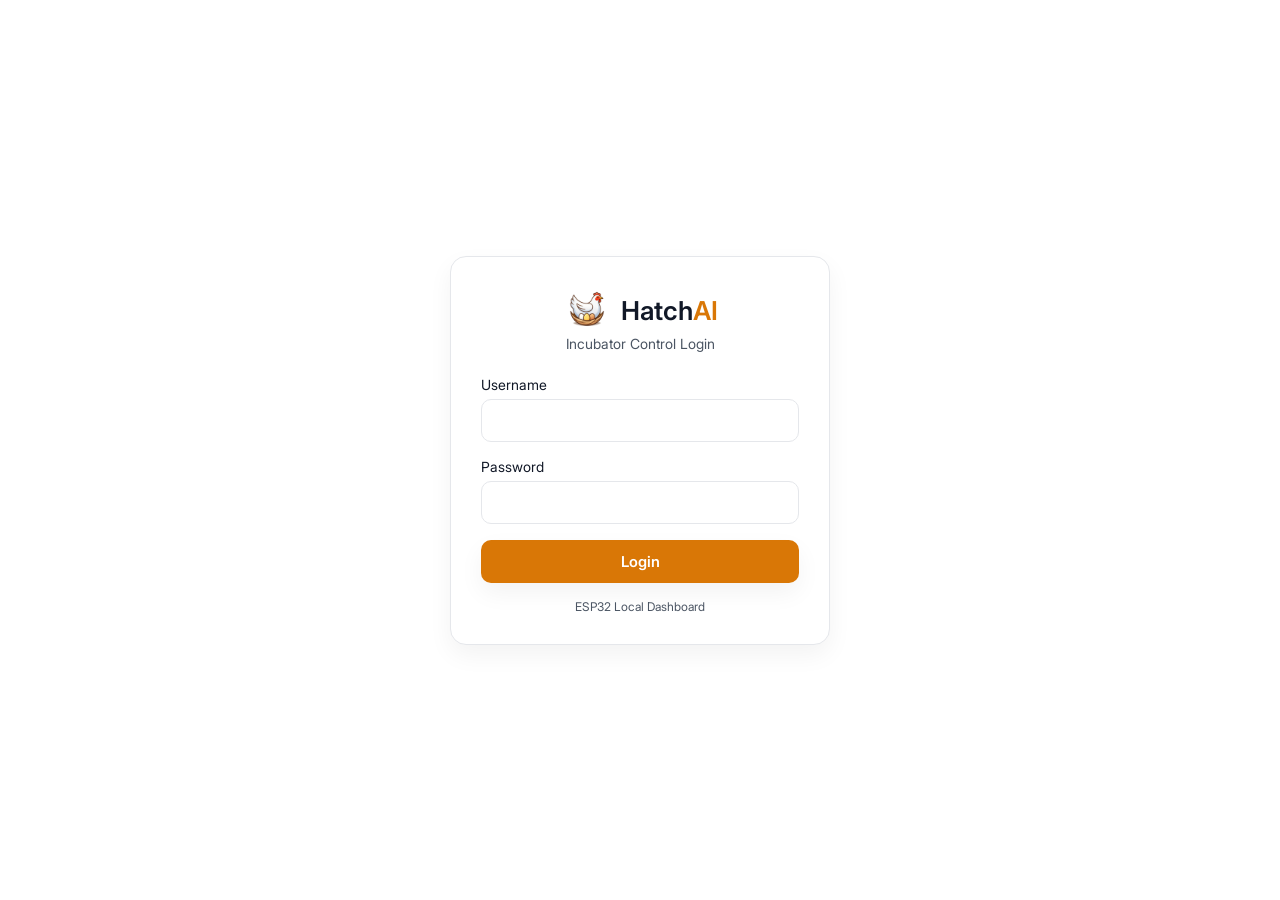
==== index.html @ 331b2deb "First Commit" ====
<!DOCTYPE html>
<html lang="en">
<head>
<meta charset="UTF-8">
<meta name="viewport" content="width=device-width, initial-scale=1.0">
<title>HatchAI Login</title>
<link rel="icon" href="fortitle.webp" type="image/webp">
<link rel="stylesheet" href="style.css">
</head>

<body>
<div class="container">
    <div id="header">
        <img src="hatchai-logo.webp" alt="" id="header-image">
        <h1>Hatch<span id="spanAI">AI</span></h1>

    </div>
    
    <p>Incubator Control Login</p>

    <form action="/login" method="POST">
        <div class="input-group">
            <label>Username</label>
            <input type="text" name="username" required>
        </div>

        <div class="input-group">
            <label>Password</label>
            <input type="password" name="password" required>
        </div>

        <button type="submit">Login</button>
    </form>

    <div class="footer">
        ESP32 Local Dashboard
    </div>
</div>

</body>
</html>
---- style.css ----
:root{
        --orange: #D97706;
        --dark-orange:  #B45309;
        --black:  #111827;
        --gray:  #4B5563;
        --border:  #E5E7EB; 
        --white: #FFFFFF;
    }

    @font-face {
    font-family: 'Inter';
    src: url('/font/inter-regular.woff2') format('woff2');
    font-weight: 400;
    font-style: normal;
    font-display: swap;
    }

    @font-face {
    font-family: 'Inter';
    src: url('/font/inter-semibold.woff2') format('woff2');
    font-weight: 600;
    font-style: normal;
    font-display: swap;
    }


  * {
    box-sizing: border-box;
    margin: 0;
    padding: 0;
    font-family: 'Inter', Arial, sans-serif;
}

body {
      background: var(--white);
    min-height: 100vh;
    display: flex;
    align-items: center;
    justify-content: center;
    padding: 16px;
}

/* Container */
.container {
    width: 100%;
    max-width: 380px;
    padding: 30px;
    border: 1px solid var(--border);
    border-radius: 16px;
    background: var(--white);
    box-shadow: 0 10px 25px rgba(0,0,0,0.05);
}

/* Title */
.container h1 {
    text-align: center;
    color: var(--black);
    font-size: 26px;
}

.container p {
    text-align: center;
    color: var(--gray);
    margin-bottom: 24px;
    font-size: 14px;
}

.container span{
    color: var(--orange);
}

#header {
    display: flex;
    align-items: center;
    justify-content: center;
    gap: 10px;
    flex-wrap: wrap;
}

#header-image{
    width: 48px;
    height: 48px;
    object-fit: contain;
}

/* Inputs */
.input-group {
    margin-bottom: 16px;
}

.input-group label {
    display: block;
    margin-bottom: 6px;
    font-size: 14px;
    color: var(--black);
}

.input-group input {
    width: 100%;
    padding: 12px;
    border: 1px solid var(--border);
    border-radius: 10px;
    font-size: 14px;
}

.input-group input:focus {
    outline: none;
    border-color: var(--orange);
}

/* Button */
button {
    width: 100%;
    padding: 12px;
    background: var(--orange);
    color: var(--white);
    border: none;
    border-radius: 10px;
    font-size: 15px;
    font-weight: bold;
    cursor: pointer;
    transition: 0.2s;
     box-shadow: 0 10px 25px rgba(0,0,0,0.05);
    
}

button:hover {
    background: var(--dark-orange);
}

/* Footer */
.footer {
    text-align: center;
    margin-top: 16px;
    font-size: 12px;
    color: var(--gray);
}

@media (max-width: 480px) {
    .container {
        padding: 22px 16px;
    }

    #header-image {
        width: 40px;
        height: 40px;
    }

    #header h1 {
        font-size: 22px;
    }

    .container p,
    .input-group label,
    .input-group input,
    button {
        font-size: 14px;
    }
}
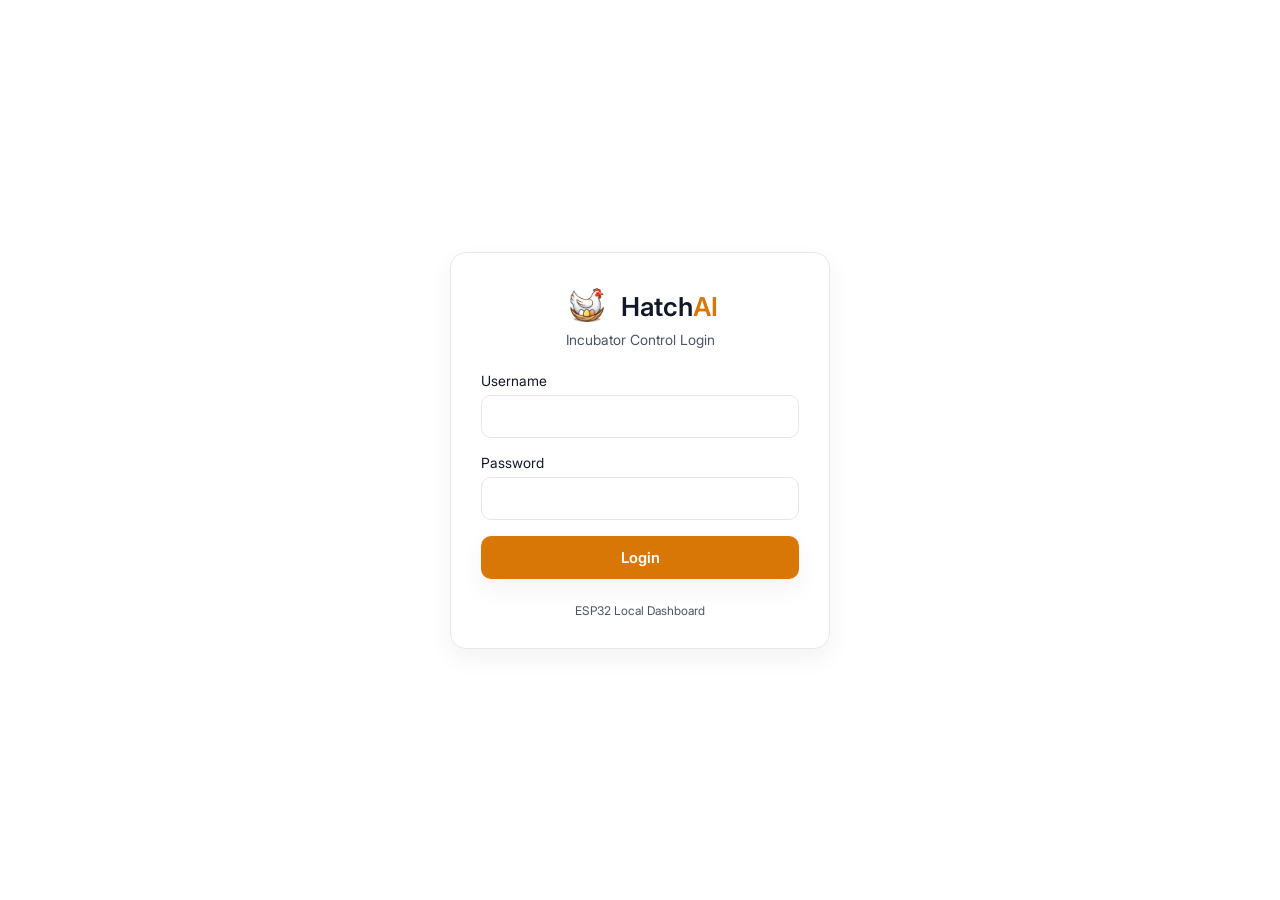
==== commit 99dd88e8: "Revise Later" ====
--- a/index.html
+++ b/index.html
@@ -1,41 +1,42 @@
 <!DOCTYPE html>
 <html lang="en">
 <head>
-<meta charset="UTF-8">
-<meta name="viewport" content="width=device-width, initial-scale=1.0">
-<title>HatchAI Login</title>
-<link rel="icon" href="fortitle.webp" type="image/webp">
-<link rel="stylesheet" href="style.css">
+  <meta charset="UTF-8" />
+  <meta name="viewport" content="width=device-width, initial-scale=1.0" />
+  <title>HatchAI Login</title>
+  <link rel="icon" href="fortitle.webp" type="image/webp" />
+  <link rel="stylesheet" href="style.css" />
 </head>
 
 <body>
-<div class="container">
+  <div class="container">
     <div id="header">
-        <img src="hatchai-logo.webp" alt="" id="header-image">
-        <h1>Hatch<span id="spanAI">AI</span></h1>
+      <img src="hatchai-logo.webp" alt="HatchAI Logo" id="header-image" />
+      <h1>Hatch<span id="spanAI">AI</span></h1>
+    </div>
 
-    </div>
-    
     <p>Incubator Control Login</p>
 
-    <form action="/login" method="POST">
-        <div class="input-group">
-            <label>Username</label>
-            <input type="text" name="username" required>
-        </div>
+    <form id="loginForm" method="POST">
+      <div class="input-group">
+        <label for="username">Username</label>
+        <input type="text" id="username" name="username" required />
+      </div>
 
-        <div class="input-group">
-            <label>Password</label>
-            <input type="password" name="password" required>
-        </div>
+      <div class="input-group">
+        <label for="password">Password</label>
+        <input type="password" id="password" name="password" required />
+      </div>
 
-        <button type="submit">Login</button>
+      <button type="submit">Login</button>
+      <p id="status" class="status"></p>
     </form>
 
     <div class="footer">
-        ESP32 Local Dashboard
+      ESP32 Local Dashboard
     </div>
-</div>
+  </div>
 
+  <script src="script.js"></script>
 </body>
 </html>
--- a/style.css
+++ b/style.css
@@ -128,6 +128,21 @@
     background: var(--dark-orange);
 }
 
+.status {
+  margin-top: 12px;
+  font-size: 14px;
+  text-align: center;
+}
+
+
+.status.error {
+  color: red;
+  background: #fee2e2;
+  border: 1px solid #fca5a5;
+  padding: 10px;
+  border-radius: 10px;
+}
+
 /* Footer */
 .footer {
     text-align: center;
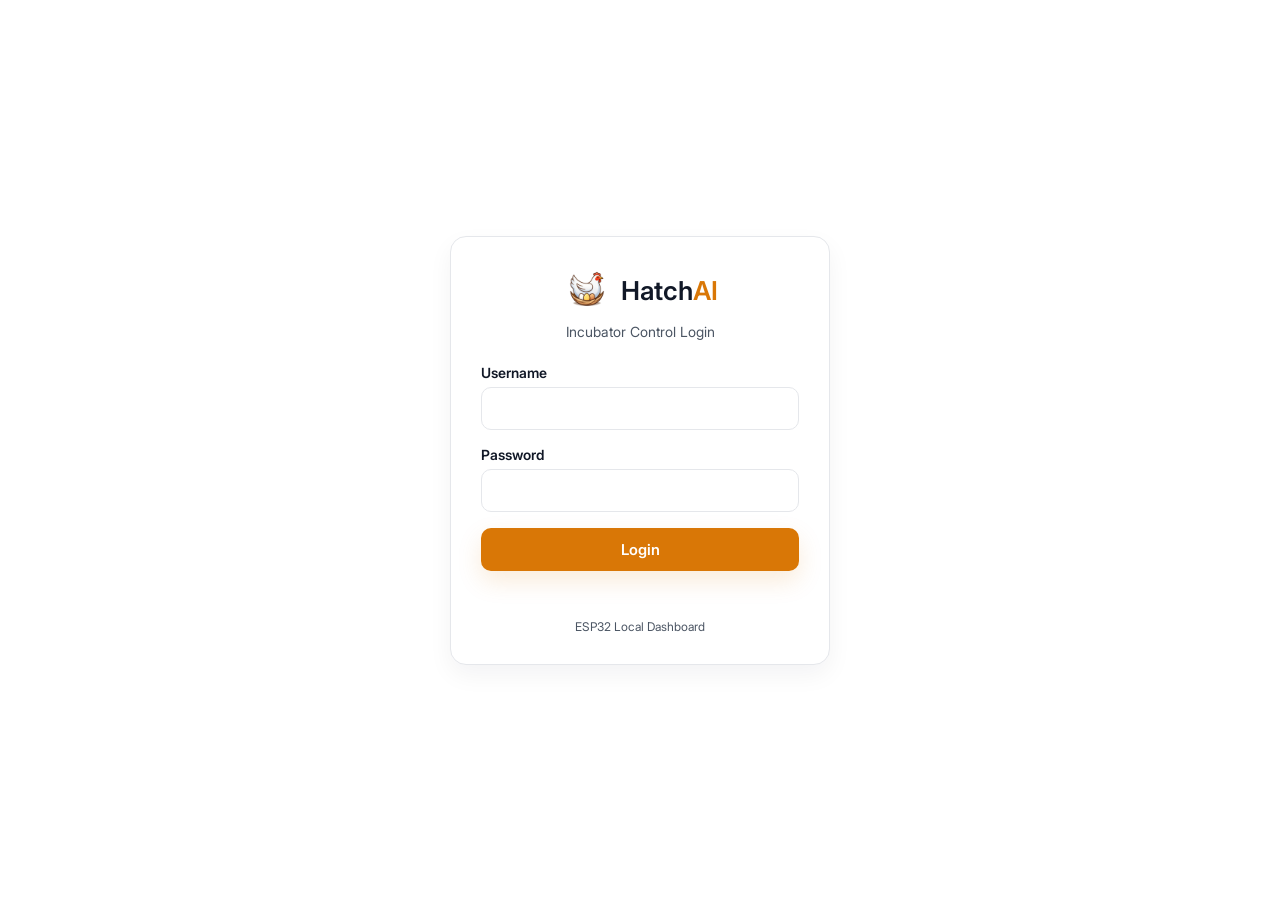
==== commit d79f20af: "settings.html, wifi.js," ====
--- a/index.html
+++ b/index.html
@@ -3,40 +3,46 @@
 <head>
   <meta charset="UTF-8" />
   <meta name="viewport" content="width=device-width, initial-scale=1.0" />
+
   <title>HatchAI Login</title>
-  <link rel="icon" href="fortitle.webp" type="image/webp" />
-  <link rel="stylesheet" href="style.css" />
+  <link rel="icon" href="assets/images/fortitle.webp" type="image/webp" />
+
+  <link rel="stylesheet" href="css/base.css" />
+  <link rel="stylesheet" href="css/login.css" />
 </head>
 
 <body>
-  <div class="container">
-    <div id="header">
-      <img src="hatchai-logo.webp" alt="HatchAI Logo" id="header-image" />
-      <h1>Hatch<span id="spanAI">AI</span></h1>
-    </div>
-
-    <p>Incubator Control Login</p>
-
-    <form id="loginForm" method="POST">
-      <div class="input-group">
-        <label for="username">Username</label>
-        <input type="text" id="username" name="username" required />
+  <main class="login-page">
+    <section class="login-card" aria-labelledby="loginTitle">
+      <div class="login-header">
+        <img src="assets/images/hatchai-logo.webp" alt="HatchAI Logo" class="login-logo" />
+        <h1 id="loginTitle">Hatch<span>AI</span></h1>
       </div>
 
-      <div class="input-group">
-        <label for="password">Password</label>
-        <input type="password" id="password" name="password" required />
+      <p class="login-subtitle">Incubator Control Login</p>
+
+      <form id="loginForm" class="login-form" novalidate>
+        <div class="input-group">
+          <label for="username">Username</label>
+          <input type="text" id="username" name="username" autocomplete="username" required />
+        </div>
+
+        <div class="input-group">
+          <label for="password">Password</label>
+          <input type="password" id="password" name="password" autocomplete="current-password" required />
+        </div>
+
+        <button type="submit" class="login-btn">Login</button>
+
+        <p id="status" class="status" aria-live="polite"></p>
+      </form>
+
+      <div class="login-footer">
+        ESP32 Local Dashboard
       </div>
+    </section>
+  </main>
 
-      <button type="submit">Login</button>
-      <p id="status" class="status"></p>
-    </form>
-
-    <div class="footer">
-      ESP32 Local Dashboard
-    </div>
-  </div>
-
-  <script src="script.js"></script>
+  <script src="js/login.js"></script>
 </body>
 </html>
--- a/css/base.css
+++ b/css/base.css
@@ -0,0 +1,42 @@
+:root {
+  --orange: #D97706;
+  --dark-orange: #B45309;
+  --black: #111827;
+  --gray: #4B5563;
+  --border: #E5E7EB;
+  --white: #FFFFFF;
+  --bg-soft: #FFF7ED;
+  --green: #16A34A;
+  --blue: #2563EB;
+  --red: #DC2626;
+  --red-soft: #FEE2E2;
+  --red-border: #FCA5A5;
+}
+
+@font-face {
+  font-family: 'Inter';
+  src: url('../assets/fonts/inter-regular.woff2') format('woff2');
+  font-weight: 400;
+  font-style: normal;
+  font-display: swap;
+}
+
+@font-face {
+  font-family: 'Inter';
+  src: url('../assets/fonts/inter-semibold.woff2') format('woff2');
+  font-weight: 600;
+  font-style: normal;
+  font-display: swap;
+}
+
+* {
+  box-sizing: border-box;
+  margin: 0;
+  padding: 0;
+  font-family: 'Inter', Arial, sans-serif;
+}
+
+body {
+  background: var(--white);
+  color: var(--black);
+}
--- a/css/login.css
+++ b/css/login.css
@@ -0,0 +1,161 @@
+body {
+  min-height: 100vh;
+}
+
+.login-page {
+  min-height: 100vh;
+  display: flex;
+  align-items: center;
+  justify-content: center;
+  padding: 16px;
+}
+
+.login-card {
+  width: 100%;
+  max-width: 380px;
+  padding: 30px;
+  border: 1px solid var(--border);
+  border-radius: 16px;
+  background: var(--white);
+  box-shadow: 0 10px 25px rgba(17, 24, 39, 0.05);
+}
+
+.login-header {
+  display: flex;
+  align-items: center;
+  justify-content: center;
+  gap: 10px;
+  flex-wrap: wrap;
+}
+
+.login-logo {
+  width: 48px;
+  height: 48px;
+  object-fit: contain;
+}
+
+.login-header h1 {
+  color: var(--black);
+  font-size: 26px;
+  font-weight: 600;
+  text-align: center;
+}
+
+.login-header span {
+  color: var(--orange);
+}
+
+.login-subtitle {
+  text-align: center;
+  color: var(--gray);
+  margin: 8px 0 24px;
+  font-size: 14px;
+}
+
+.login-form {
+  width: 100%;
+}
+
+.input-group {
+  margin-bottom: 16px;
+}
+
+.input-group label {
+  display: block;
+  margin-bottom: 6px;
+  font-size: 14px;
+  color: var(--black);
+  font-weight: 600;
+}
+
+.input-group input {
+  width: 100%;
+  padding: 12px;
+  border: 1px solid var(--border);
+  border-radius: 10px;
+  font-size: 14px;
+  color: var(--black);
+  background: var(--white);
+  outline: none;
+  transition: 0.2s ease;
+}
+
+.input-group input:focus {
+  border-color: var(--orange);
+  box-shadow: 0 0 0 3px rgba(217, 119, 6, 0.12);
+}
+
+.login-btn {
+  width: 100%;
+  padding: 12px;
+  background: var(--orange);
+  color: var(--white);
+  border: none;
+  border-radius: 10px;
+  font-size: 15px;
+  font-weight: 600;
+  cursor: pointer;
+  transition: 0.2s ease;
+  box-shadow: 0 10px 25px rgba(217, 119, 6, 0.15);
+}
+
+.login-btn:hover {
+  background: var(--dark-orange);
+}
+
+.login-btn:disabled {
+  opacity: 0.7;
+  cursor: not-allowed;
+}
+
+.status {
+  min-height: 20px;
+  margin-top: 12px;
+  font-size: 14px;
+  text-align: center;
+}
+
+.status.error {
+  color: var(--red);
+  background: var(--red-soft);
+  border: 1px solid var(--red-border);
+  padding: 10px;
+  border-radius: 10px;
+}
+
+.status.success {
+  color: var(--orange);
+  background: var(--bg-soft);
+  border: 1px solid #FED7AA;
+  padding: 10px;
+  border-radius: 10px;
+}
+
+.login-footer {
+  text-align: center;
+  margin-top: 16px;
+  font-size: 12px;
+  color: var(--gray);
+}
+
+@media (max-width: 480px) {
+  .login-card {
+    padding: 22px 16px;
+  }
+
+  .login-logo {
+    width: 40px;
+    height: 40px;
+  }
+
+  .login-header h1 {
+    font-size: 22px;
+  }
+
+  .login-subtitle,
+  .input-group label,
+  .input-group input,
+  .login-btn {
+    font-size: 14px;
+  }
+}
